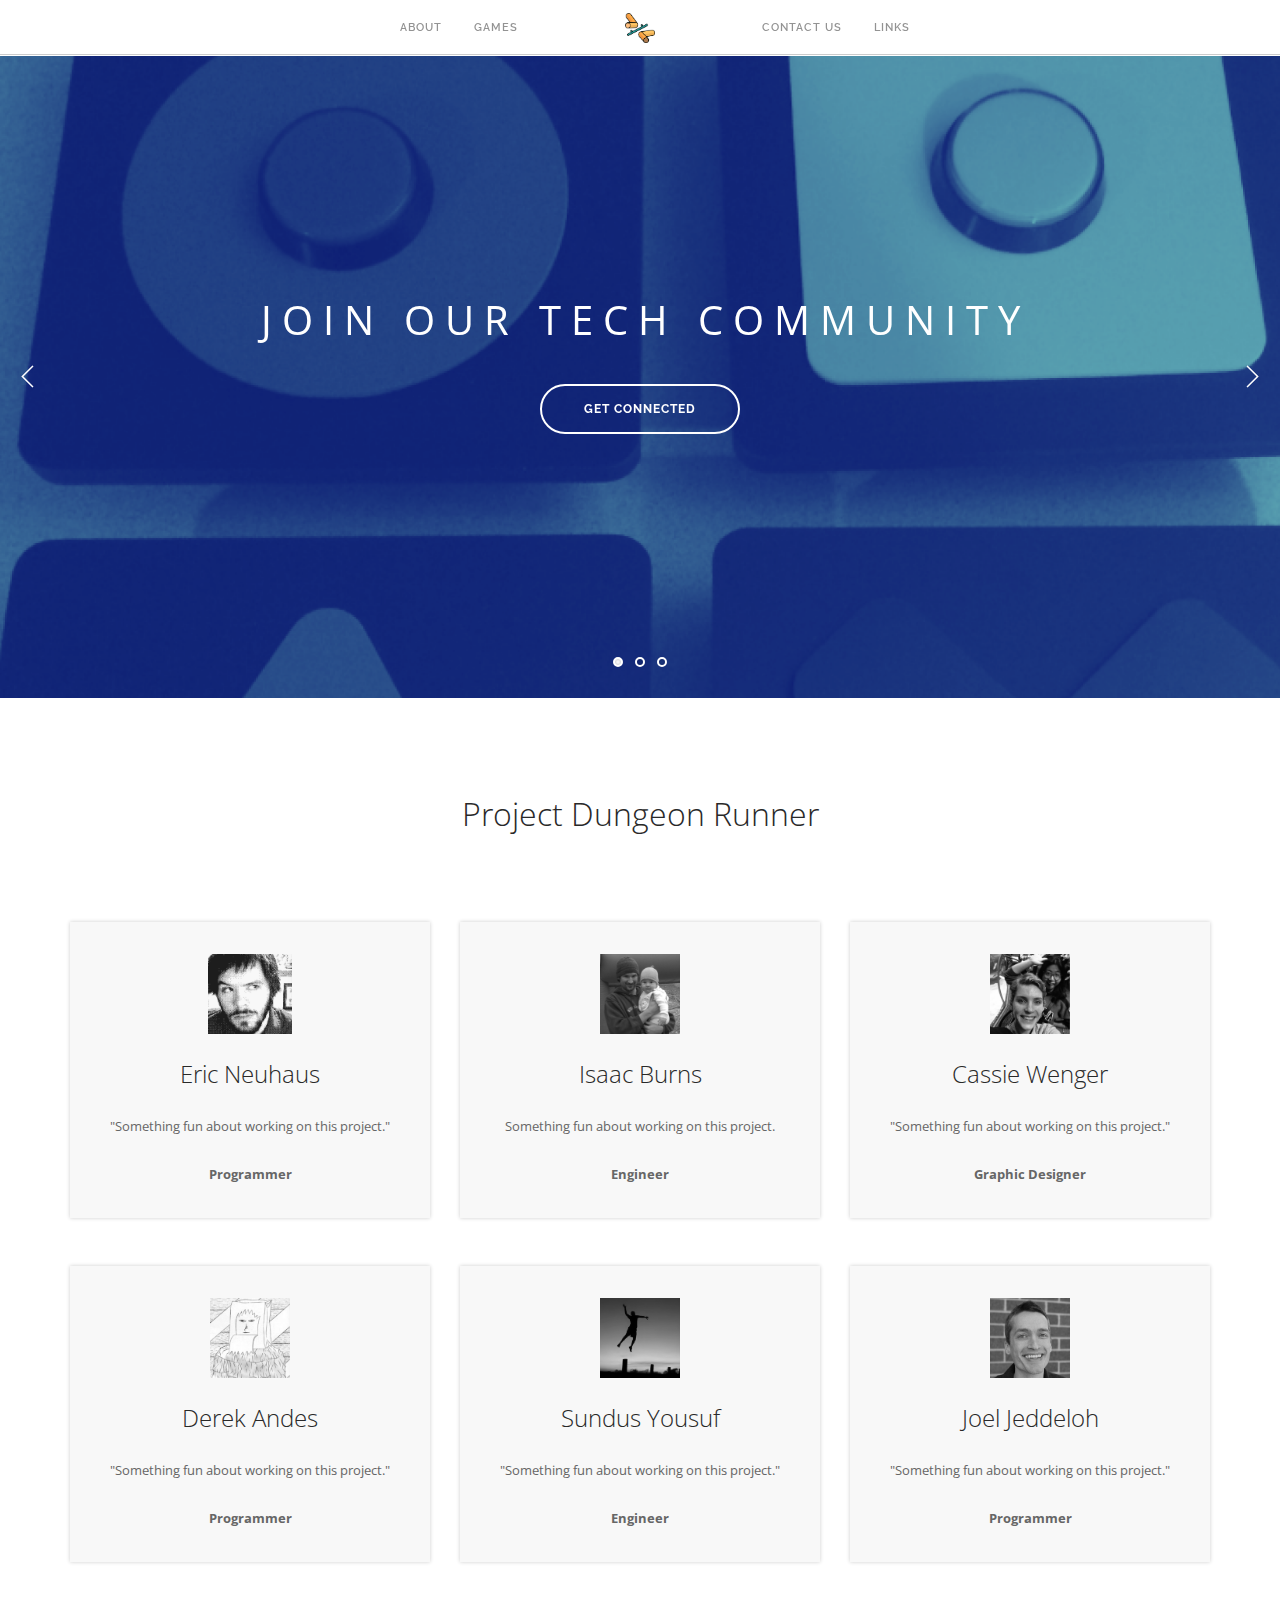
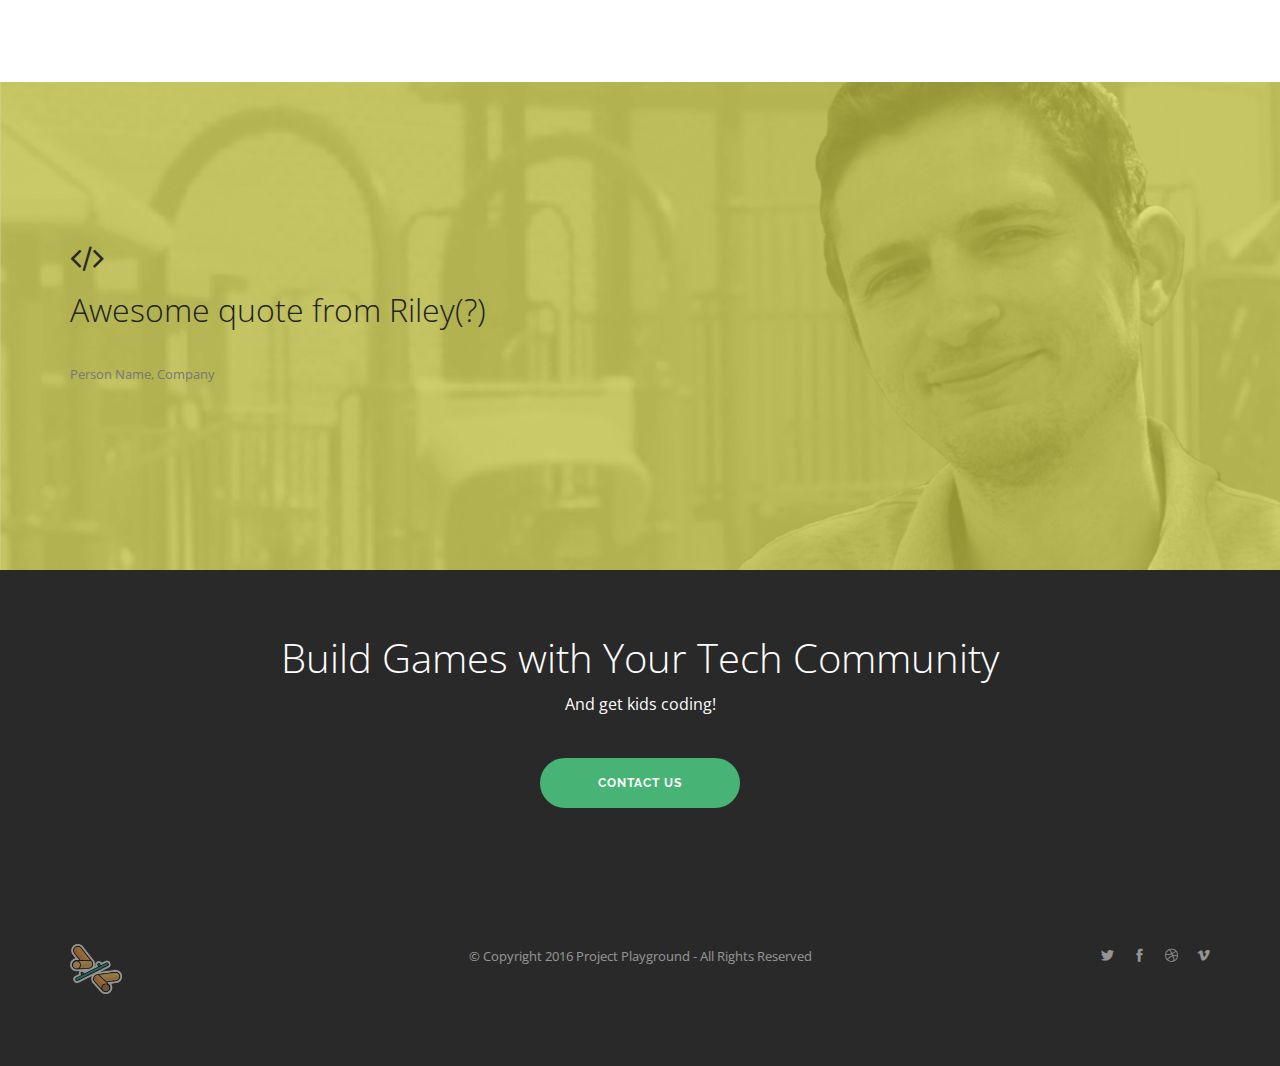
==== about.html @ 52821b08 "Update bad logo link" ====
<!doctype html>
<html lang="en">
    <head>
        <meta charset="utf-8">
        <title>Variant HTML Builder by Medium Rare</title>
        <meta name="viewport" content="width=device-width, initial-scale=1.0">
        <link href="css/font-awesome.min.css" rel="stylesheet" type="text/css" media="all">
        <link href="css/themify-icons.css" rel="stylesheet" type="text/css" media="all" />
        <link href="css/bootstrap.css" rel="stylesheet" type="text/css" media="all" />
        <link href="css/flexslider.css" rel="stylesheet" type="text/css" media="all" />
        <link href="css/theme.css" rel="stylesheet" type="text/css" media="all" />
        <link href="css/custom.css" rel="stylesheet" type="text/css" media="all" />
        <link href='http://fonts.googleapis.com/css?family=Lato:300,400%7CRaleway:100,400,300,500,600,700%7COpen+Sans:400,500,600' rel='stylesheet' type='text/css'>
        <link href="http://fonts.googleapis.com/css?family=Open+Sans:100,300,400,600,700" rel="stylesheet" type="text/css">
        <link href="css/font-opensans.css" rel="stylesheet" type="text/css">
    </head>

    <body class="btn-rounded scroll-assist">

		<div class="nav-container">



		    <nav>

		        <div class="nav-bar text-center">
		            <div class="col-md-2 col-md-push-5 col-sm-12 text-center">
		                <a href="index.html">
		                    <img alt="logo" class="image-xxs" src="img/logo01.png">
		                </a>
		            </div>

		            <div class="col-sm-12 col-md-5 col-md-pull-2 overflow-hidden-xs">
		                <ul class="menu inline-block pull-right">
		                    <li><a href="#">About </a></li>
		                    <li><a href="#">Games</a>
		                        <ul>
		                            <li><a href="dungeon-runner.html">Dungeon Runner</a></li>
		                        </ul>
		                    </li>
		                </ul>
		            </div>

		            <div class="col-sm-12 col-md-5 pb-xs-24">
		                <ul class="menu">
		                    <li><a href="contact.html">contact us </a></li>
		                    <li><a href="#">links</a>
		                        <ul>
		                            <li><a href="dungeon-runner.html">Dungeon Runner</a></li>
		                        </ul>
		                    </li>
		                </ul>
		            </div>
		        </div>

		        <div class="module widget-handle mobile-toggle right visible-sm visible-xs absolute-xs">
		            <i class="ti-menu"></i>
		        </div>
		    </nav>

		</div>

		<div class="main-container">







			<section class="image-slider slider-all-controls parallax controls-inside pt0 pb0">
		        <ul class="slides">
		            <li class="overlay image-bg pt240 pb240 pt-xs-120 pb-xs-120">
		                <div class="background-image-holder">
		                    <img alt="image" class="background-image" src="img/playground-buttons01.png">
		                </div>
		                <div class="container">
		                    <div class="row text-center">
		                        <div class="col-md-12">
		                            <h2 class="mb40 uppercase">Join our tech community</h2>
		                            <a class="btn btn-lg" href="contact.html">Get Connected</a>
		                        </div>
		                    </div>

		                </div>

		            </li><li class="overlay image-bg pt240 pb240 pt-xs-120 pb-xs-120">
		                <div class="background-image-holder">
		                    <img alt="image" class="background-image" src="img/raspberry-pie.png">
		                </div>
		                <div class="container">
		                    <div class="row text-center">
		                        <div class="col-md-12">
		                            <h2 class="mb40 uppercase">Join our tech community</h2>
		                            <a class="btn btn-lg" href="contact.html">Get Connected</a>
		                        </div>
		                    </div>

		                </div>

		            </li><li class="overlay image-bg pt240 pb240 pt-xs-120 pb-xs-120">
		                <div class="background-image-holder">
		                    <img alt="image" class="background-image" src="img/playground-button01.png">
		                </div>
		                <div class="container">
		                    <div class="row text-center">
		                        <div class="col-md-12">
		                            <h2 class="mb40 uppercase">Join our tech community</h2>
		                            <a class="btn btn-lg" href="contact.html">Get Connected</a>
		                        </div>
		                    </div>

		                </div>

		            </li>
		        </ul>
		    </section><section>
		        <div class="container">
		            <div class="row mb64 mb-xs-24">
		                <div class="col-md-10 col-md-offset-1 col-sm-12 text-center">
		                    <h3>Project Dungeon Runner</h3>
		                </div>
		            </div>

		            <div class="row">
		                <div class="col-sm-4 text-center">
		                    <div class="feature boxed cast-shadow-light">
		                        <img alt="Pic" class="image-small inline-block mb24" src="img/eric-neuhaus.png">
		                        <h4>Eric Neuhaus</h4>
		                        <p>"Something fun about working on this project."</p>
		                        <span><b>Programmer</b></span>
		                    </div>
		                </div>
		                <div class="col-sm-4 text-center">
		                    <div class="feature boxed cast-shadow-light">
		                        <img alt="Pic" class="image-small inline-block mb24" src="img/isaac-burns.png">
		                        <h4>Isaac Burns</h4>
		                        <p>Something fun about working on this project.
		                        </p>
		                        <span>
		                            <strong>Engineer</strong></span>
		                    </div>
		                </div>
		                <div class="col-sm-4 text-center">
		                    <div class="feature boxed cast-shadow-light">
		                        <img alt="Pic" class="image-small inline-block mb24" src="img/cassie-wenger.png">
		                        <h4>Cassie Wenger</h4>
		                        <p>"Something fun about working on this project."</p>
		                        <span>
		                            <strong>Graphic Designer</strong></span>
		                    </div>
		                </div>
                    <div class="col-md-10 col-md-offset-1 col-sm-12 text-center">
		                    <h3> </h3>
		                </div>
		            </div>

		            <div class="row">
		                <div class="col-sm-4 text-center">
		                    <div class="feature boxed cast-shadow-light">
		                        <img alt="Pic" class="image-small inline-block mb24" src="img/derek-andes.png">
		                        <h4>Derek Andes</h4>
		                        <p>
		                            "Something fun about working on this project."</p>
		                        <span>
		                            <strong>Programmer</strong></span>
		                    </div>
		                </div>
		                <div class="col-sm-4 text-center">
		                    <div class="feature boxed cast-shadow-light">
		                        <img alt="Pic" class="image-small inline-block mb24" src="img/sundus-yousuf.png">
		                        <h4>Sundus Yousuf</h4>
		                        <p>"Something fun about working on this project."</p>
		                        <span><strong>Engineer</strong></span>
		                    </div>
		                </div>
		                <div class="col-sm-4 text-center">
		                    <div class="feature boxed cast-shadow-light">
		                        <img alt="Pic" class="image-small inline-block mb24" src="img/joel-jeddeloh.png">
		                        <h4>Joel Jeddeloh</h4>
		                        <p>"Something fun about working on this project."</p>
		                        <span><b>Programmer</b><br></span>
		                    </div>
		                </div>
		            </div>

		        </div>

		    </section>

		    </section>
        <section class="image-bg bg-light overlay pt160 pb160 pt-xs-80 pb-xs-80">
		        <div class="background-image-holder">
		            <img alt="image" class="background-image" src="img/riley-playground.png">
		        </div>
		        <div class="container">
		            <div class="row">
		                <div class="col-md-7 col-sm-8">
		                    <i class="icon mb16 fa fa-code icon-sm"></i>
                            <h3 class="mb32">Awesome quote from Riley(?)</h3>
                            <p>Person Name, Company</p>
                    </div>
                </div>
            </div>
        </section>
        <section class="bg-dark pt64 pb64">
		        <div class="container">
		            <div class="row">
		                <div class="col-sm-12 text-center">
		                    <h2 class="mb8">Build Games with Your Tech Community</h2>
		                    <p class="lead mb40 mb-xs-24">
		                        And get kids coding!</p>
		                    <a class="btn btn-filled btn-lg mb0" href="#purchase-template">Contact us</a>
		                </div>
		            </div>

		        </div>

		    </section><footer class="footer-2 bg-dark text-center-xs">
				<div class="container">
					<div class="row">
						<div class="col-sm-4">
							<a href="#"><img class="image-xs fade-half" alt="Pic" src="img/logo02.png"></a>
						</div>

						<div class="col-sm-4 text-center">
							<span class="fade-half">
								© Copyright 2016 Project Playground - All Rights Reserved
							</span>
						</div>

						<div class="col-sm-4 text-right text-center-xs">
							<ul class="list-inline social-list">
								<li><a href="#"><i class="ti-twitter-alt"></i></a></li>
								<li><a href="#"><i class="ti-facebook"></i></a></li>
								<li><a href="#"><i class="ti-dribbble"></i></a></li>
								<li><a href="#"><i class="ti-vimeo-alt"></i></a></li>
							</ul>
						</div>
					</div>
				</div>
			</footer>
		</div>


	<script src="js/jquery.min.js"></script>
        <script src="js/bootstrap.min.js"></script>
        <script src="js/flexslider.min.js"></script>
        <script src="js/parallax.js"></script>
        <script src="js/scripts.js"></script>
    </body>
</html>
---- css/themify-icons.css ----
@font-face {
	font-family: 'themify';
	src:url('../fonts/themify.eot?');
	src:url('../fonts/themify.eot?#iefix-fvbane') format('embedded-opentype'),
		url('../fonts/themify.woff') format('woff'),
		url('../fonts/themify.ttf') format('truetype'),
		url('../fonts/themify.svg') format('svg');
	font-weight: normal;
	font-style: normal;
}

[class^="ti-"], [class*=" ti-"] {
	font-family: 'themify';
	speak: none;
	font-style: normal;
	font-weight: normal;
	font-variant: normal;
	text-transform: none;
	line-height: 1;

	/* Better Font Rendering =========== */
	-webkit-font-smoothing: antialiased;
	-moz-osx-font-smoothing: grayscale;
}

.ti-wand:before {
	content: "\e600";
}
.ti-volume:before {
	content: "\e601";
}
.ti-user:before {
	content: "\e602";
}
.ti-unlock:before {
	content: "\e603";
}
.ti-unlink:before {
	content: "\e604";
}
.ti-trash:before {
	content: "\e605";
}
.ti-thought:before {
	content: "\e606";
}
.ti-target:before {
	content: "\e607";
}
.ti-tag:before {
	content: "\e608";
}
.ti-tablet:before {
	content: "\e609";
}
.ti-star:before {
	content: "\e60a";
}
.ti-spray:before {
	content: "\e60b";
}
.ti-signal:before {
	content: "\e60c";
}
.ti-shopping-cart:before {
	content: "\e60d";
}
.ti-shopping-cart-full:before {
	content: "\e60e";
}
.ti-settings:before {
	content: "\e60f";
}
.ti-search:before {
	content: "\e610";
}
.ti-zoom-in:before {
	content: "\e611";
}
.ti-zoom-out:before {
	content: "\e612";
}
.ti-cut:before {
	content: "\e613";
}
.ti-ruler:before {
	content: "\e614";
}
.ti-ruler-pencil:before {
	content: "\e615";
}
.ti-ruler-alt:before {
	content: "\e616";
}
.ti-bookmark:before {
	content: "\e617";
}
.ti-bookmark-alt:before {
	content: "\e618";
}
.ti-reload:before {
	content: "\e619";
}
.ti-plus:before {
	content: "\e61a";
}
.ti-pin:before {
	content: "\e61b";
}
.ti-pencil:before {
	content: "\e61c";
}
.ti-pencil-alt:before {
	content: "\e61d";
}
.ti-paint-roller:before {
	content: "\e61e";
}
.ti-paint-bucket:before {
	content: "\e61f";
}
.ti-na:before {
	content: "\e620";
}
.ti-mobile:before {
	content: "\e621";
}
.ti-minus:before {
	content: "\e622";
}
.ti-medall:before {
	content: "\e623";
}
.ti-medall-alt:before {
	content: "\e624";
}
.ti-marker:before {
	content: "\e625";
}
.ti-marker-alt:before {
	content: "\e626";
}
.ti-arrow-up:before {
	content: "\e627";
}
.ti-arrow-right:before {
	content: "\e628";
}
.ti-arrow-left:before {
	content: "\e629";
}
.ti-arrow-down:before {
	content: "\e62a";
}
.ti-lock:before {
	content: "\e62b";
}
.ti-location-arrow:before {
	content: "\e62c";
}
.ti-link:before {
	content: "\e62d";
}
.ti-layout:before {
	content: "\e62e";
}
.ti-layers:before {
	content: "\e62f";
}
.ti-layers-alt:before {
	content: "\e630";
}
.ti-key:before {
	content: "\e631";
}
.ti-import:before {
	content: "\e632";
}
.ti-image:before {
	content: "\e633";
}
.ti-heart:before {
	content: "\e634";
}
.ti-heart-broken:before {
	content: "\e635";
}
.ti-hand-stop:before {
	content: "\e636";
}
.ti-hand-open:before {
	content: "\e637";
}
.ti-hand-drag:before {
	content: "\e638";
}
.ti-folder:before {
	content: "\e639";
}
.ti-flag:before {
	content: "\e63a";
}
.ti-flag-alt:before {
	content: "\e63b";
}
.ti-flag-alt-2:before {
	content: "\e63c";
}
.ti-eye:before {
	content: "\e63d";
}
.ti-export:before {
	content: "\e63e";
}
.ti-exchange-vertical:before {
	content: "\e63f";
}
.ti-desktop:before {
	content: "\e640";
}
.ti-cup:before {
	content: "\e641";
}
.ti-crown:before {
	content: "\e642";
}
.ti-comments:before {
	content: "\e643";
}
.ti-comment:before {
	content: "\e644";
}
.ti-comment-alt:before {
	content: "\e645";
}
.ti-close:before {
	content: "\e646";
}
.ti-clip:before {
	content: "\e647";
}
.ti-angle-up:before {
	content: "\e648";
}
.ti-angle-right:before {
	content: "\e649";
}
.ti-angle-left:before {
	content: "\e64a";
}
.ti-angle-down:before {
	content: "\e64b";
}
.ti-check:before {
	content: "\e64c";
}
.ti-check-box:before {
	content: "\e64d";
}
.ti-camera:before {
	content: "\e64e";
}
.ti-announcement:before {
	content: "\e64f";
}
.ti-brush:before {
	content: "\e650";
}
.ti-briefcase:before {
	content: "\e651";
}
.ti-bolt:before {
	content: "\e652";
}
.ti-bolt-alt:before {
	content: "\e653";
}
.ti-blackboard:before {
	content: "\e654";
}
.ti-bag:before {
	content: "\e655";
}
.ti-move:before {
	content: "\e656";
}
.ti-arrows-vertical:before {
	content: "\e657";
}
.ti-arrows-horizontal:before {
	content: "\e658";
}
.ti-fullscreen:before {
	content: "\e659";
}
.ti-arrow-top-right:before {
	content: "\e65a";
}
.ti-arrow-top-left:before {
	content: "\e65b";
}
.ti-arrow-circle-up:before {
	content: "\e65c";
}
.ti-arrow-circle-right:before {
	content: "\e65d";
}
.ti-arrow-circle-left:before {
	content: "\e65e";
}
.ti-arrow-circle-down:before {
	content: "\e65f";
}
.ti-angle-double-up:before {
	content: "\e660";
}
.ti-angle-double-right:before {
	content: "\e661";
}
.ti-angle-double-left:before {
	content: "\e662";
}
.ti-angle-double-down:before {
	content: "\e663";
}
.ti-zip:before {
	content: "\e664";
}
.ti-world:before {
	content: "\e665";
}
.ti-wheelchair:before {
	content: "\e666";
}
.ti-view-list:before {
	content: "\e667";
}
.ti-view-list-alt:before {
	content: "\e668";
}
.ti-view-grid:before {
	content: "\e669";
}
.ti-uppercase:before {
	content: "\e66a";
}
.ti-upload:before {
	content: "\e66b";
}
.ti-underline:before {
	content: "\e66c";
}
.ti-truck:before {
	content: "\e66d";
}
.ti-timer:before {
	content: "\e66e";
}
.ti-ticket:before {
	content: "\e66f";
}
.ti-thumb-up:before {
	content: "\e670";
}
.ti-thumb-down:before {
	content: "\e671";
}
.ti-text:before {
	content: "\e672";
}
.ti-stats-up:before {
	content: "\e673";
}
.ti-stats-down:before {
	content: "\e674";
}
.ti-split-v:before {
	content: "\e675";
}
.ti-split-h:before {
	content: "\e676";
}
.ti-smallcap:before {
	content: "\e677";
}
.ti-shine:before {
	content: "\e678";
}
.ti-shift-right:before {
	content: "\e679";
}
.ti-shift-left:before {
	content: "\e67a";
}
.ti-shield:before {
	content: "\e67b";
}
.ti-notepad:before {
	content: "\e67c";
}
.ti-server:before {
	content: "\e67d";
}
.ti-quote-right:before {
	content: "\e67e";
}
.ti-quote-left:before {
	content: "\e67f";
}
.ti-pulse:before {
	content: "\e680";
}
.ti-printer:before {
	content: "\e681";
}
.ti-power-off:before {
	content: "\e682";
}
.ti-plug:before {
	content: "\e683";
}
.ti-pie-chart:before {
	content: "\e684";
}
.ti-paragraph:before {
	content: "\e685";
}
.ti-panel:before {
	content: "\e686";
}
.ti-package:before {
	content: "\e687";
}
.ti-music:before {
	content: "\e688";
}
.ti-music-alt:before {
	content: "\e689";
}
.ti-mouse:before {
	content: "\e68a";
}
.ti-mouse-alt:before {
	content: "\e68b";
}
.ti-money:before {
	content: "\e68c";
}
.ti-microphone:before {
	content: "\e68d";
}
.ti-menu:before {
	content: "\e68e";
}
.ti-menu-alt:before {
	content: "\e68f";
}
.ti-map:before {
	content: "\e690";
}
.ti-map-alt:before {
	content: "\e691";
}
.ti-loop:before {
	content: "\e692";
}
.ti-location-pin:before {
	content: "\e693";
}
.ti-list:before {
	content: "\e694";
}
.ti-light-bulb:before {
	content: "\e695";
}
.ti-Italic:before {
	content: "\e696";
}
.ti-info:before {
	content: "\e697";
}
.ti-infinite:before {
	content: "\e698";
}
.ti-id-badge:before {
	content: "\e699";
}
.ti-hummer:before {
	content: "\e69a";
}
.ti-home:before {
	content: "\e69b";
}
.ti-help:before {
	content: "\e69c";
}
.ti-headphone:before {
	content: "\e69d";
}
.ti-harddrives:before {
	content: "\e69e";
}
.ti-harddrive:before {
	content: "\e69f";
}
.ti-gift:before {
	content: "\e6a0";
}
.ti-game:before {
	content: "\e6a1";
}
.ti-filter:before {
	content: "\e6a2";
}
.ti-files:before {
	content: "\e6a3";
}
.ti-file:before {
	content: "\e6a4";
}
.ti-eraser:before {
	content: "\e6a5";
}
.ti-envelope:before {
	content: "\e6a6";
}
.ti-download:before {
	content: "\e6a7";
}
.ti-direction:before {
	content: "\e6a8";
}
.ti-direction-alt:before {
	content: "\e6a9";
}
.ti-dashboard:before {
	content: "\e6aa";
}
.ti-control-stop:before {
	content: "\e6ab";
}
.ti-control-shuffle:before {
	content: "\e6ac";
}
.ti-control-play:before {
	content: "\e6ad";
}
.ti-control-pause:before {
	content: "\e6ae";
}
.ti-control-forward:before {
	content: "\e6af";
}
.ti-control-backward:before {
	content: "\e6b0";
}
.ti-cloud:before {
	content: "\e6b1";
}
.ti-cloud-up:before {
	content: "\e6b2";
}
.ti-cloud-down:before {
	content: "\e6b3";
}
.ti-clipboard:before {
	content: "\e6b4";
}
.ti-car:before {
	content: "\e6b5";
}
.ti-calendar:before {
	content: "\e6b6";
}
.ti-book:before {
	content: "\e6b7";
}
.ti-bell:before {
	content: "\e6b8";
}
.ti-basketball:before {
	content: "\e6b9";
}
.ti-bar-chart:before {
	content: "\e6ba";
}
.ti-bar-chart-alt:before {
	content: "\e6bb";
}
.ti-back-right:before {
	content: "\e6bc";
}
.ti-back-left:before {
	content: "\e6bd";
}
.ti-arrows-corner:before {
	content: "\e6be";
}
.ti-archive:before {
	content: "\e6bf";
}
.ti-anchor:before {
	content: "\e6c0";
}
.ti-align-right:before {
	content: "\e6c1";
}
.ti-align-left:before {
	content: "\e6c2";
}
.ti-align-justify:before {
	content: "\e6c3";
}
.ti-align-center:before {
	content: "\e6c4";
}
.ti-alert:before {
	content: "\e6c5";
}
.ti-alarm-clock:before {
	content: "\e6c6";
}
.ti-agenda:before {
	content: "\e6c7";
}
.ti-write:before {
	content: "\e6c8";
}
.ti-window:before {
	content: "\e6c9";
}
.ti-widgetized:before {
	content: "\e6ca";
}
.ti-widget:before {
	content: "\e6cb";
}
.ti-widget-alt:before {
	content: "\e6cc";
}
.ti-wallet:before {
	content: "\e6cd";
}
.ti-video-clapper:before {
	content: "\e6ce";
}
.ti-video-camera:before {
	content: "\e6cf";
}
.ti-vector:before {
	content: "\e6d0";
}
.ti-themify-logo:before {
	content: "\e6d1";
}
.ti-themify-favicon:before {
	content: "\e6d2";
}
.ti-themify-favicon-alt:before {
	content: "\e6d3";
}
.ti-support:before {
	content: "\e6d4";
}
.ti-stamp:before {
	content: "\e6d5";
}
.ti-split-v-alt:before {
	content: "\e6d6";
}
.ti-slice:before {
	content: "\e6d7";
}
.ti-shortcode:before {
	content: "\e6d8";
}
.ti-shift-right-alt:before {
	content: "\e6d9";
}
.ti-shift-left-alt:before {
	content: "\e6da";
}
.ti-ruler-alt-2:before {
	content: "\e6db";
}
.ti-receipt:before {
	content: "\e6dc";
}
.ti-pin2:before {
	content: "\e6dd";
}
.ti-pin-alt:before {
	content: "\e6de";
}
.ti-pencil-alt2:before {
	content: "\e6df";
}
.ti-palette:before {
	content: "\e6e0";
}
.ti-more:before {
	content: "\e6e1";
}
.ti-more-alt:before {
	content: "\e6e2";
}
.ti-microphone-alt:before {
	content: "\e6e3";
}
.ti-magnet:before {
	content: "\e6e4";
}
.ti-line-double:before {
	content: "\e6e5";
}
.ti-line-dotted:before {
	content: "\e6e6";
}
.ti-line-dashed:before {
	content: "\e6e7";
}
.ti-layout-width-full:before {
	content: "\e6e8";
}
.ti-layout-width-default:before {
	content: "\e6e9";
}
.ti-layout-width-default-alt:before {
	content: "\e6ea";
}
.ti-layout-tab:before {
	content: "\e6eb";
}
.ti-layout-tab-window:before {
	content: "\e6ec";
}
.ti-layout-tab-v:before {
	content: "\e6ed";
}
.ti-layout-tab-min:before {
	content: "\e6ee";
}
.ti-layout-slider:before {
	content: "\e6ef";
}
.ti-layout-slider-alt:before {
	content: "\e6f0";
}
.ti-layout-sidebar-right:before {
	content: "\e6f1";
}
.ti-layout-sidebar-none:before {
	content: "\e6f2";
}
.ti-layout-sidebar-left:before {
	content: "\e6f3";
}
.ti-layout-placeholder:before {
	content: "\e6f4";
}
.ti-layout-menu:before {
	content: "\e6f5";
}
.ti-layout-menu-v:before {
	content: "\e6f6";
}
.ti-layout-menu-separated:before {
	content: "\e6f7";
}
.ti-layout-menu-full:before {
	content: "\e6f8";
}
.ti-layout-media-right-alt:before {
	content: "\e6f9";
}
.ti-layout-media-right:before {
	content: "\e6fa";
}
.ti-layout-media-overlay:before {
	content: "\e6fb";
}
.ti-layout-media-overlay-alt:before {
	content: "\e6fc";
}
.ti-layout-media-overlay-alt-2:before {
	content: "\e6fd";
}
.ti-layout-media-left-alt:before {
	content: "\e6fe";
}
.ti-layout-media-left:before {
	content: "\e6ff";
}
.ti-layout-media-center-alt:before {
	content: "\e700";
}
.ti-layout-media-center:before {
	content: "\e701";
}
.ti-layout-list-thumb:before {
	content: "\e702";
}
.ti-layout-list-thumb-alt:before {
	content: "\e703";
}
.ti-layout-list-post:before {
	content: "\e704";
}
.ti-layout-list-large-image:before {
	content: "\e705";
}
.ti-layout-line-solid:before {
	content: "\e706";
}
.ti-layout-grid4:before {
	content: "\e707";
}
.ti-layout-grid3:before {
	content: "\e708";
}
.ti-layout-grid2:before {
	content: "\e709";
}
.ti-layout-grid2-thumb:before {
	content: "\e70a";
}
.ti-layout-cta-right:before {
	content: "\e70b";
}
.ti-layout-cta-left:before {
	content: "\e70c";
}
.ti-layout-cta-center:before {
	content: "\e70d";
}
.ti-layout-cta-btn-right:before {
	content: "\e70e";
}
.ti-layout-cta-btn-left:before {
	content: "\e70f";
}
.ti-layout-column4:before {
	content: "\e710";
}
.ti-layout-column3:before {
	content: "\e711";
}
.ti-layout-column2:before {
	content: "\e712";
}
.ti-layout-accordion-separated:before {
	content: "\e713";
}
.ti-layout-accordion-merged:before {
	content: "\e714";
}
.ti-layout-accordion-list:before {
	content: "\e715";
}
.ti-ink-pen:before {
	content: "\e716";
}
.ti-info-alt:before {
	content: "\e717";
}
.ti-help-alt:before {
	content: "\e718";
}
.ti-headphone-alt:before {
	content: "\e719";
}
.ti-hand-point-up:before {
	content: "\e71a";
}
.ti-hand-point-right:before {
	content: "\e71b";
}
.ti-hand-point-left:before {
	content: "\e71c";
}
.ti-hand-point-down:before {
	content: "\e71d";
}
.ti-gallery:before {
	content: "\e71e";
}
.ti-face-smile:before {
	content: "\e71f";
}
.ti-face-sad:before {
	content: "\e720";
}
.ti-credit-card:before {
	content: "\e721";
}
.ti-control-skip-forward:before {
	content: "\e722";
}
.ti-control-skip-backward:before {
	content: "\e723";
}
.ti-control-record:before {
	content: "\e724";
}
.ti-control-eject:before {
	content: "\e725";
}
.ti-comments-smiley:before {
	content: "\e726";
}
.ti-brush-alt:before {
	content: "\e727";
}
.ti-youtube:before {
	content: "\e728";
}
.ti-vimeo:before {
	content: "\e729";
}
.ti-twitter:before {
	content: "\e72a";
}
.ti-time:before {
	content: "\e72b";
}
.ti-tumblr:before {
	content: "\e72c";
}
.ti-skype:before {
	content: "\e72d";
}
.ti-share:before {
	content: "\e72e";
}
.ti-share-alt:before {
	content: "\e72f";
}
.ti-rocket:before {
	content: "\e730";
}
.ti-pinterest:before {
	content: "\e731";
}
.ti-new-window:before {
	content: "\e732";
}
.ti-microsoft:before {
	content: "\e733";
}
.ti-list-ol:before {
	content: "\e734";
}
.ti-linkedin:before {
	content: "\e735";
}
.ti-layout-sidebar-2:before {
	content: "\e736";
}
.ti-layout-grid4-alt:before {
	content: "\e737";
}
.ti-layout-grid3-alt:before {
	content: "\e738";
}
.ti-layout-grid2-alt:before {
	content: "\e739";
}
.ti-layout-column4-alt:before {
	content: "\e73a";
}
.ti-layout-column3-alt:before {
	content: "\e73b";
}
.ti-layout-column2-alt:before {
	content: "\e73c";
}
.ti-instagram:before {
	content: "\e73d";
}
.ti-google:before {
	content: "\e73e";
}
.ti-github:before {
	content: "\e73f";
}
.ti-flickr:before {
	content: "\e740";
}
.ti-facebook:before {
	content: "\e741";
}
.ti-dropbox:before {
	content: "\e742";
}
.ti-dribbble:before {
	content: "\e743";
}
.ti-apple:before {
	content: "\e744";
}
.ti-android:before {
	content: "\e745";
}
.ti-save:before {
	content: "\e746";
}
.ti-save-alt:before {
	content: "\e747";
}
.ti-yahoo:before {
	content: "\e748";
}
.ti-wordpress:before {
	content: "\e749";
}
.ti-vimeo-alt:before {
	content: "\e74a";
}
.ti-twitter-alt:before {
	content: "\e74b";
}
.ti-tumblr-alt:before {
	content: "\e74c";
}
.ti-trello:before {
	content: "\e74d";
}
.ti-stack-overflow:before {
	content: "\e74e";
}
.ti-soundcloud:before {
	content: "\e74f";
}
.ti-sharethis:before {
	content: "\e750";
}
.ti-sharethis-alt:before {
	content: "\e751";
}
.ti-reddit:before {
	content: "\e752";
}
.ti-pinterest-alt:before {
	content: "\e753";
}
.ti-microsoft-alt:before {
	content: "\e754";
}
.ti-linux:before {
	content: "\e755";
}
.ti-jsfiddle:before {
	content: "\e756";
}
.ti-joomla:before {
	content: "\e757";
}
.ti-html5:before {
	content: "\e758";
}
.ti-flickr-alt:before {
	content: "\e759";
}
.ti-email:before {
	content: "\e75a";
}
.ti-drupal:before {
	content: "\e75b";
}
.ti-dropbox-alt:before {
	content: "\e75c";
}
.ti-css3:before {
	content: "\e75d";
}
.ti-rss:before {
	content: "\e75e";
}
.ti-rss-alt:before {
	content: "\e75f";
}
---- css/custom.css ----
/****** PLACE YOUR CUSTOM STYLES HERE ******/
---- css/font-opensans.css ----
h1,h2,h3,h4,h5,h6{ font-family: 'Open Sans','Raleway',"Helvetica Neue", Helvetica, Arial, sans-serif; }
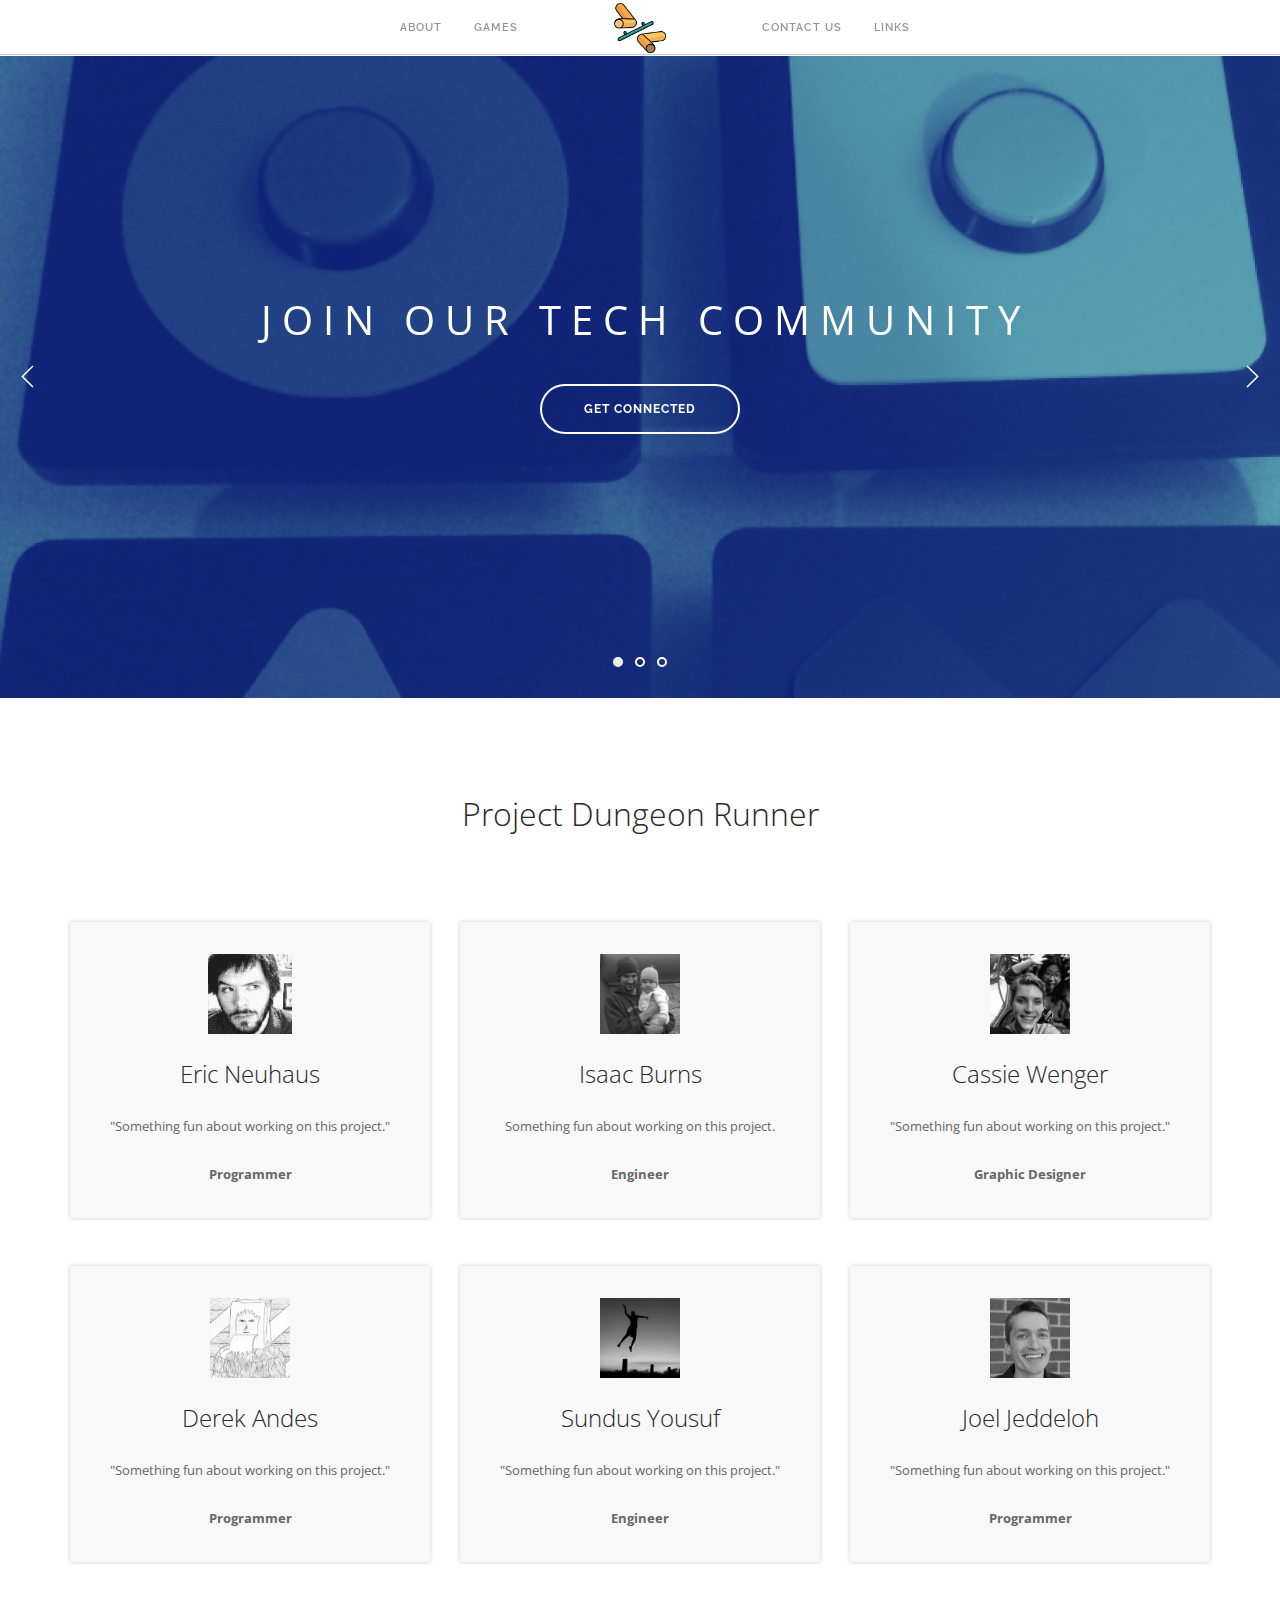
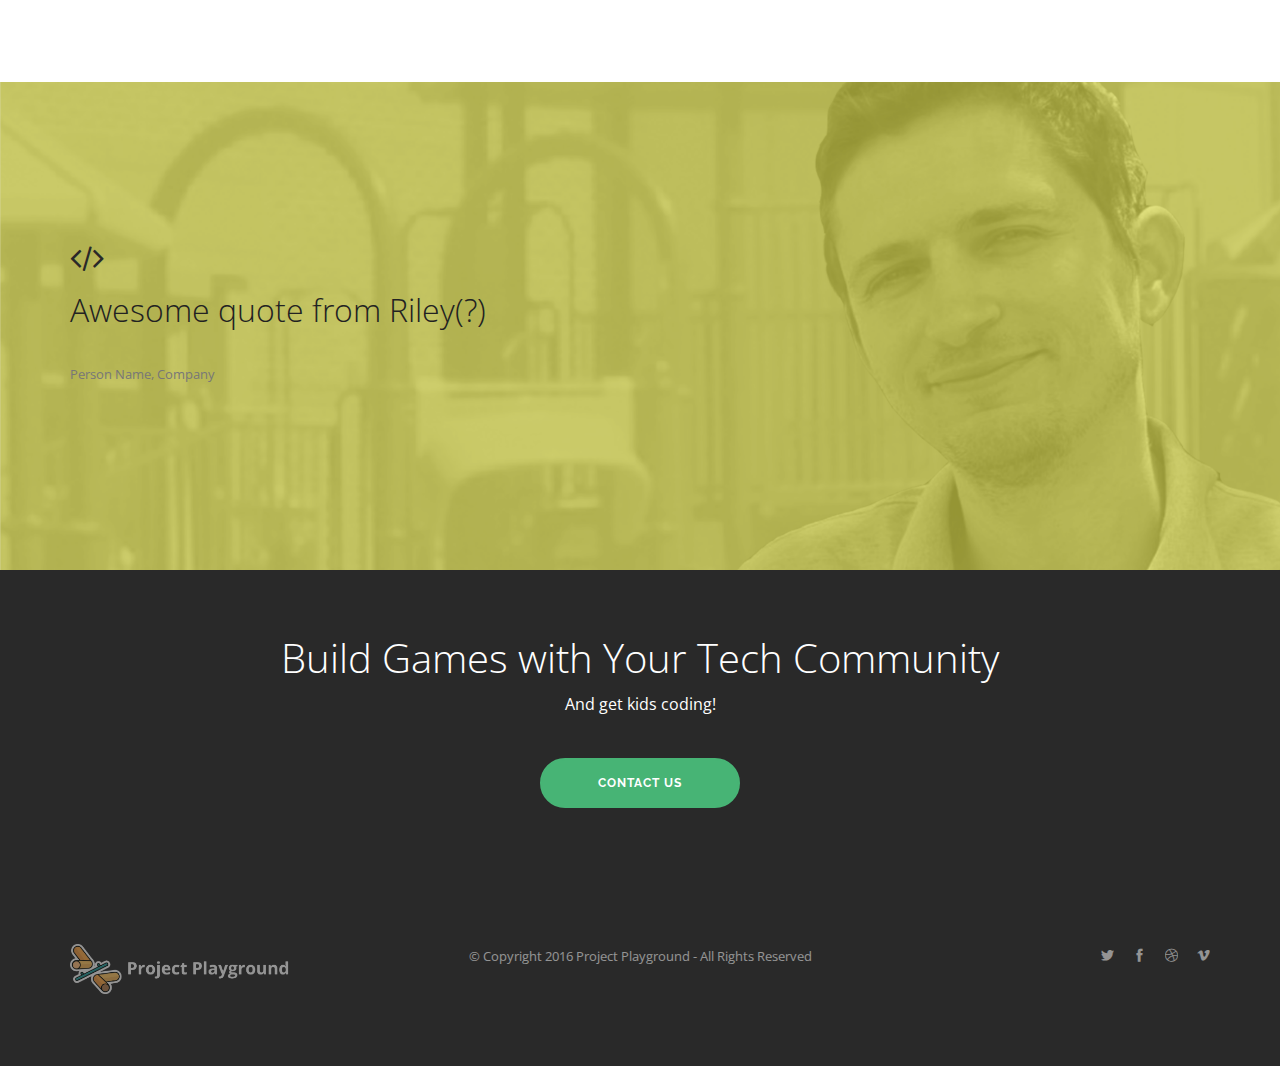
==== commit cc7e16cf: "Updating Logos" ====
--- a/about.html
+++ b/about.html
@@ -27,7 +27,7 @@
 		        <div class="nav-bar text-center">
 		            <div class="col-md-2 col-md-push-5 col-sm-12 text-center">
 		                <a href="index.html">
-		                    <img alt="logo" class="image-xxs" src="img/logo01.png">
+		                    <img alt="logo" class="image-xs" src="img/logo01.png">
 		                </a>
 		            </div>
 
@@ -221,7 +221,7 @@
 				<div class="container">
 					<div class="row">
 						<div class="col-sm-4">
-							<a href="#"><img class="image-xs fade-half" alt="Pic" src="img/logo02.png"></a>
+							<a href="#"><img class="image-xs fade-half" alt="Pic" src="img/full-logo.png"></a>
 						</div>
 
 						<div class="col-sm-4 text-center">
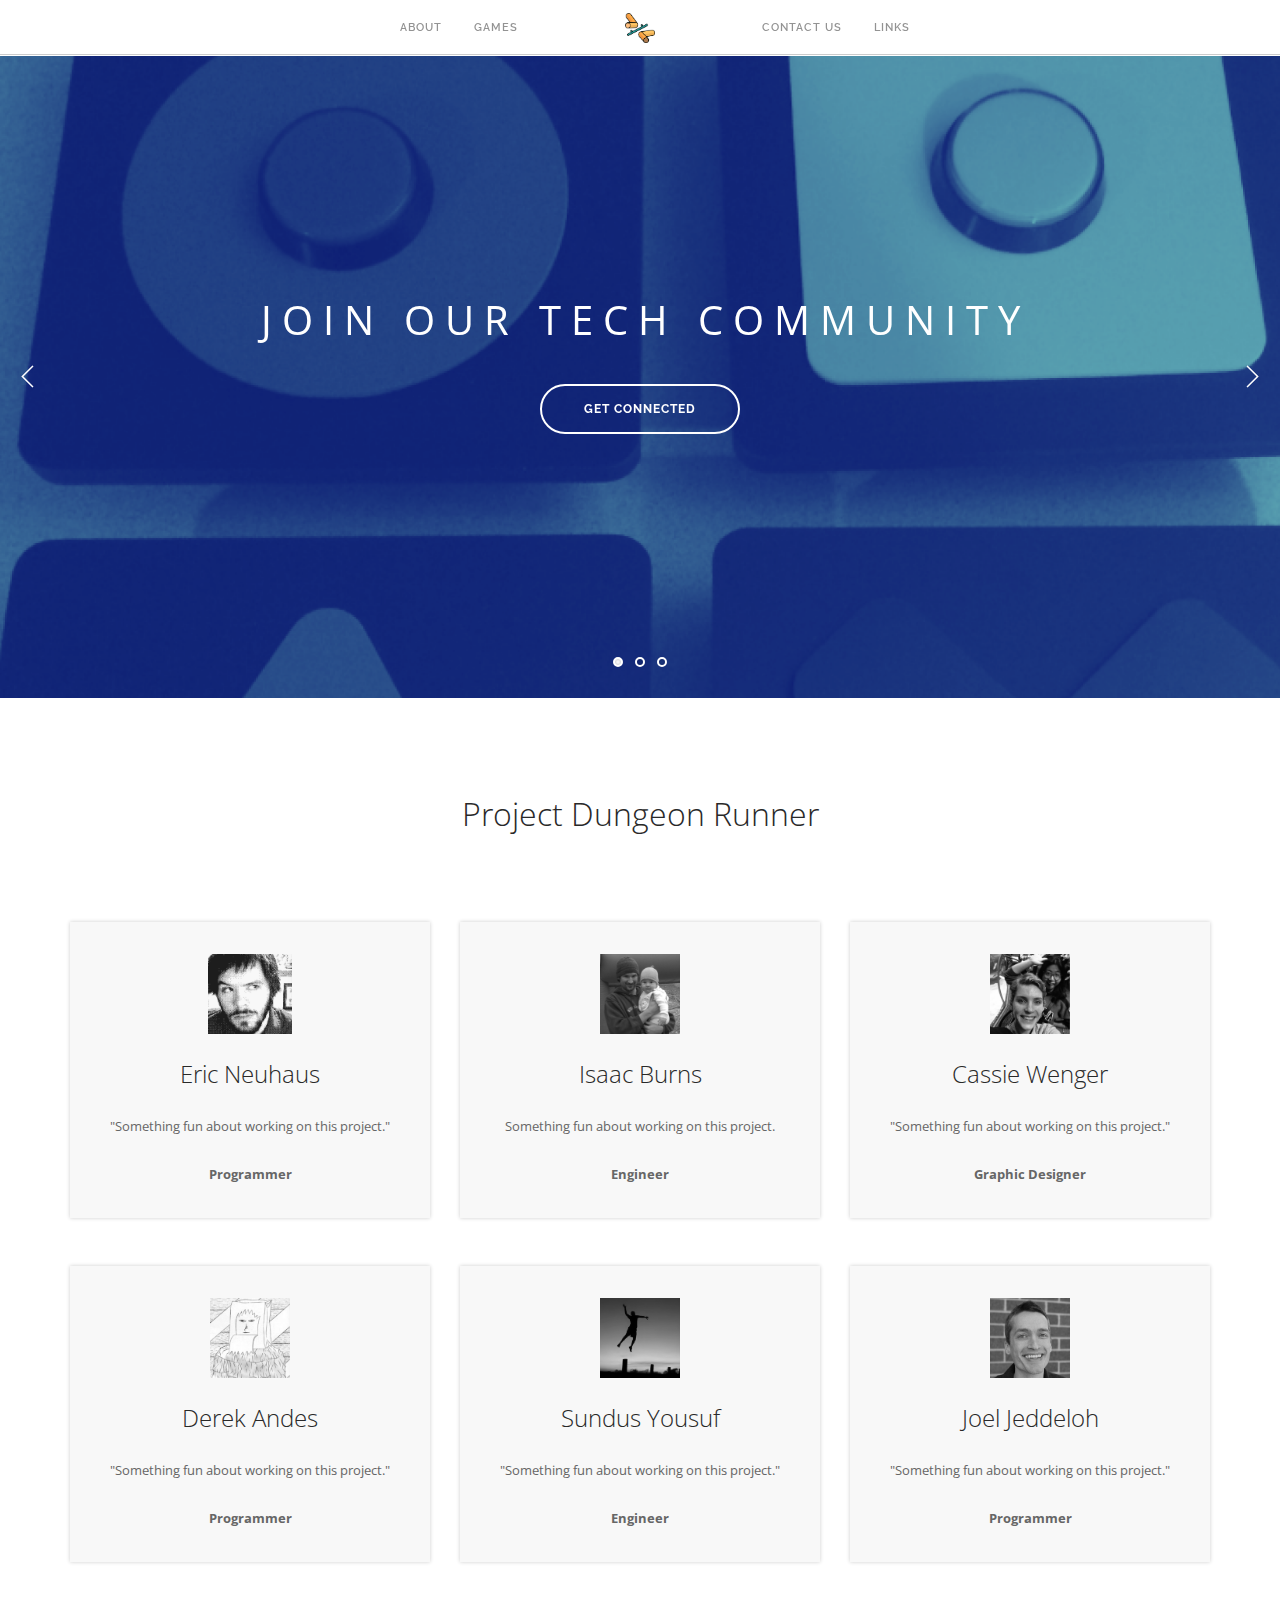
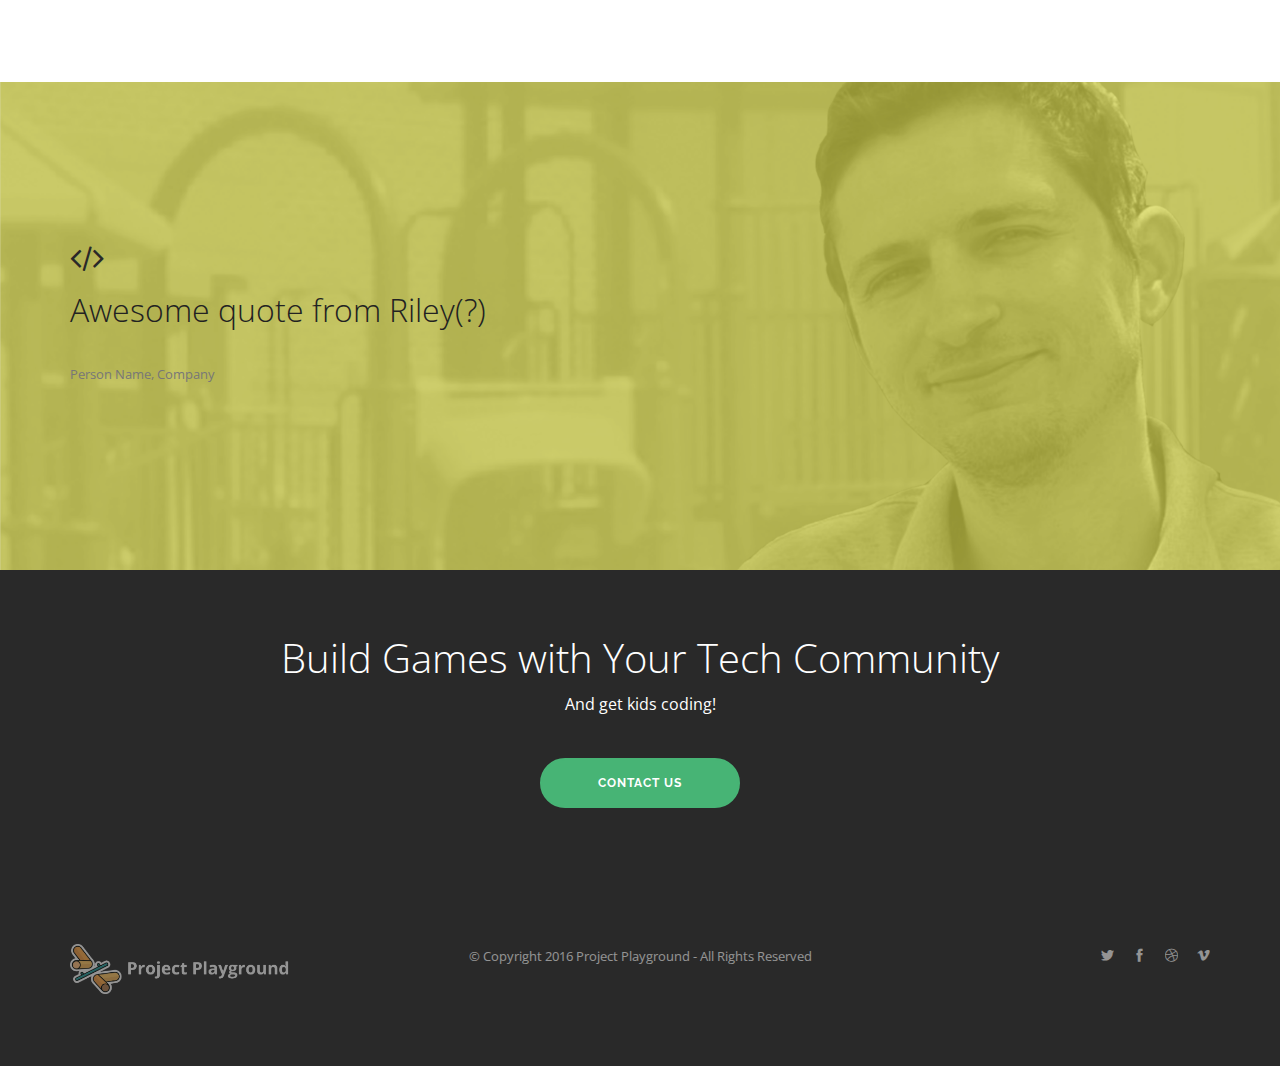
==== commit 321715e9: "Logo resizing" ====
--- a/about.html
+++ b/about.html
@@ -27,7 +27,7 @@
 		        <div class="nav-bar text-center">
 		            <div class="col-md-2 col-md-push-5 col-sm-12 text-center">
 		                <a href="index.html">
-		                    <img alt="logo" class="image-xs" src="img/logo01.png">
+		                    <img alt="logo" class="image-xxs" src="img/logo01.png">
 		                </a>
 		            </div>
 
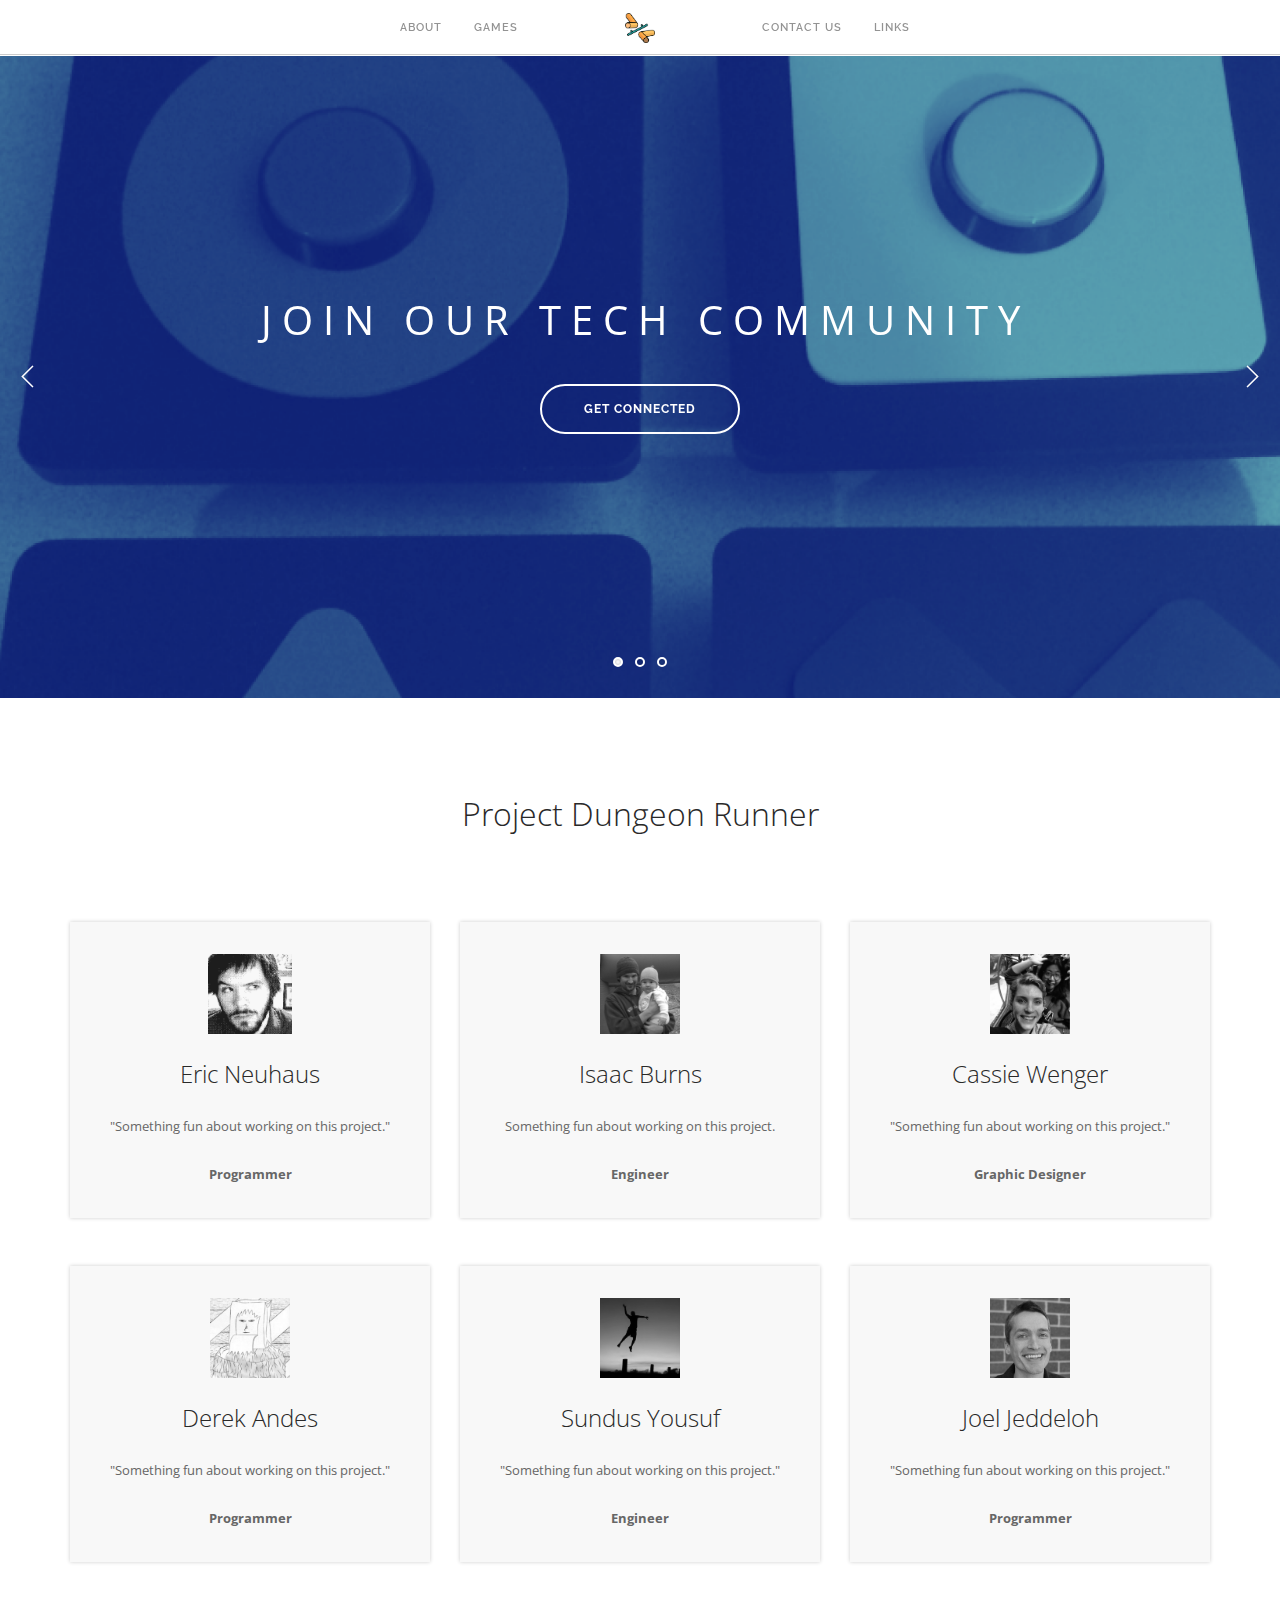
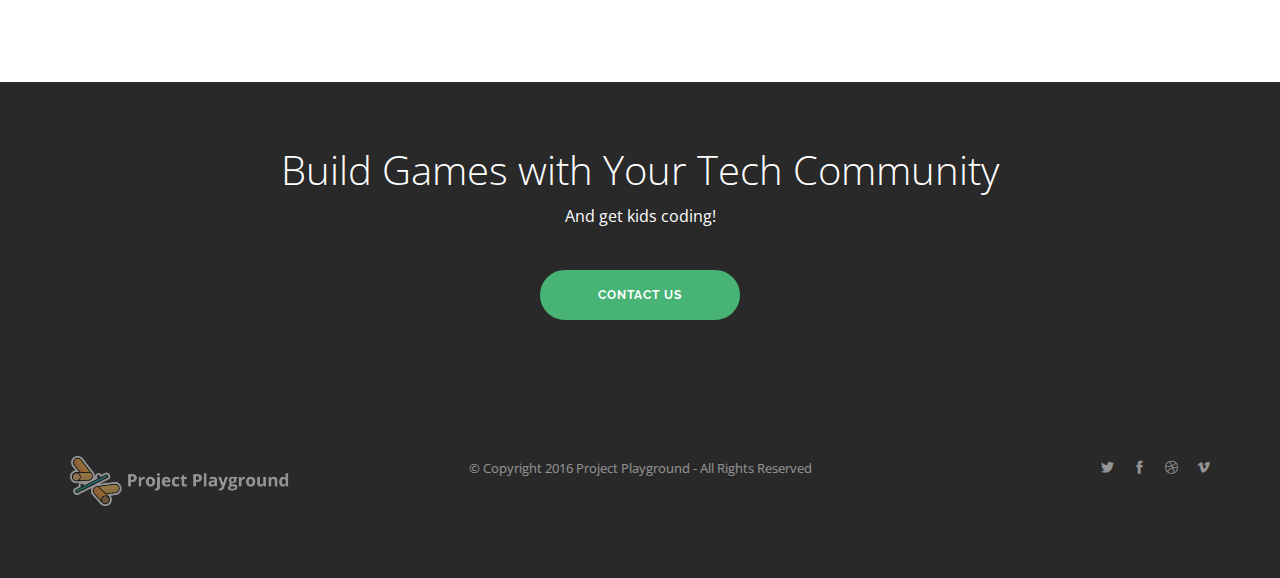
==== commit 9ded4552: "Removed Quote" ====
--- a/about.html
+++ b/about.html
@@ -190,20 +190,6 @@
 		    </section>
 
 		    </section>
-        <section class="image-bg bg-light overlay pt160 pb160 pt-xs-80 pb-xs-80">
-		        <div class="background-image-holder">
-		            <img alt="image" class="background-image" src="img/riley-playground.png">
-		        </div>
-		        <div class="container">
-		            <div class="row">
-		                <div class="col-md-7 col-sm-8">
-		                    <i class="icon mb16 fa fa-code icon-sm"></i>
-                            <h3 class="mb32">Awesome quote from Riley(?)</h3>
-                            <p>Person Name, Company</p>
-                    </div>
-                </div>
-            </div>
-        </section>
         <section class="bg-dark pt64 pb64">
 		        <div class="container">
 		            <div class="row">
